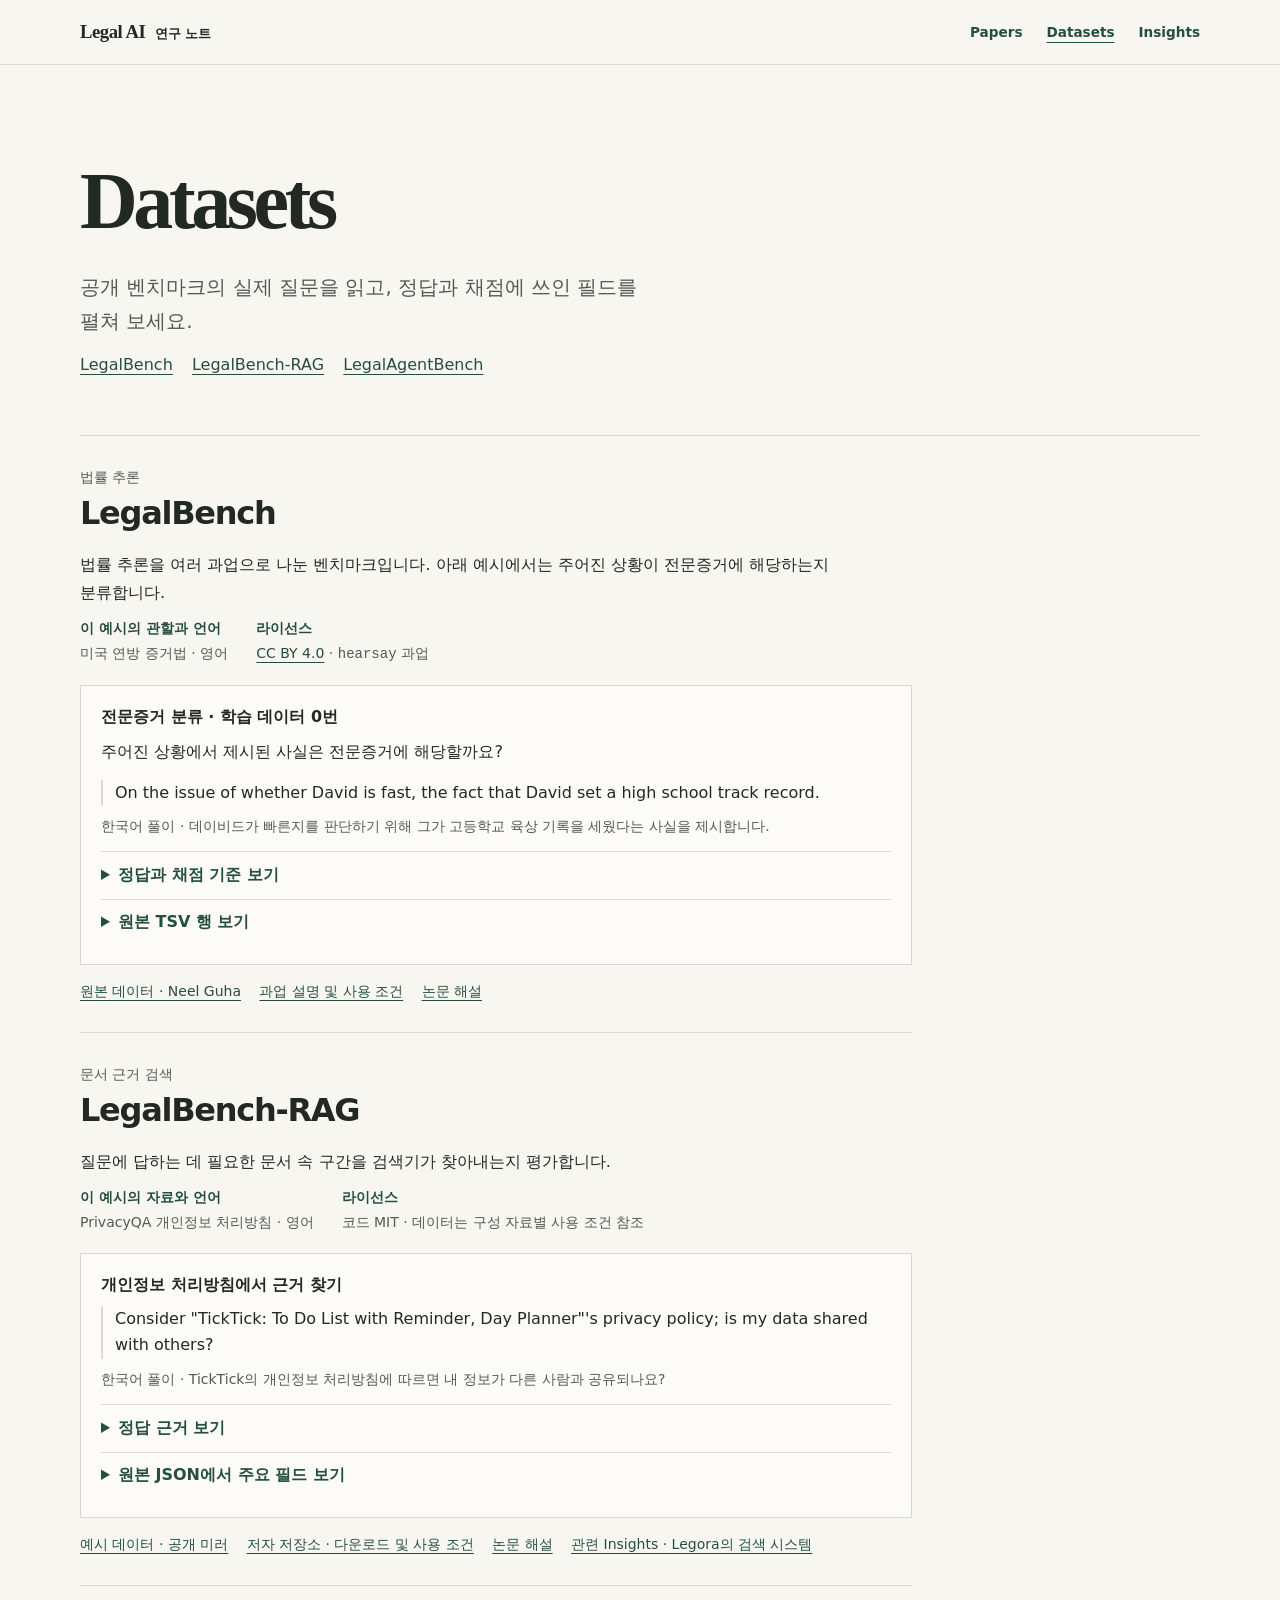
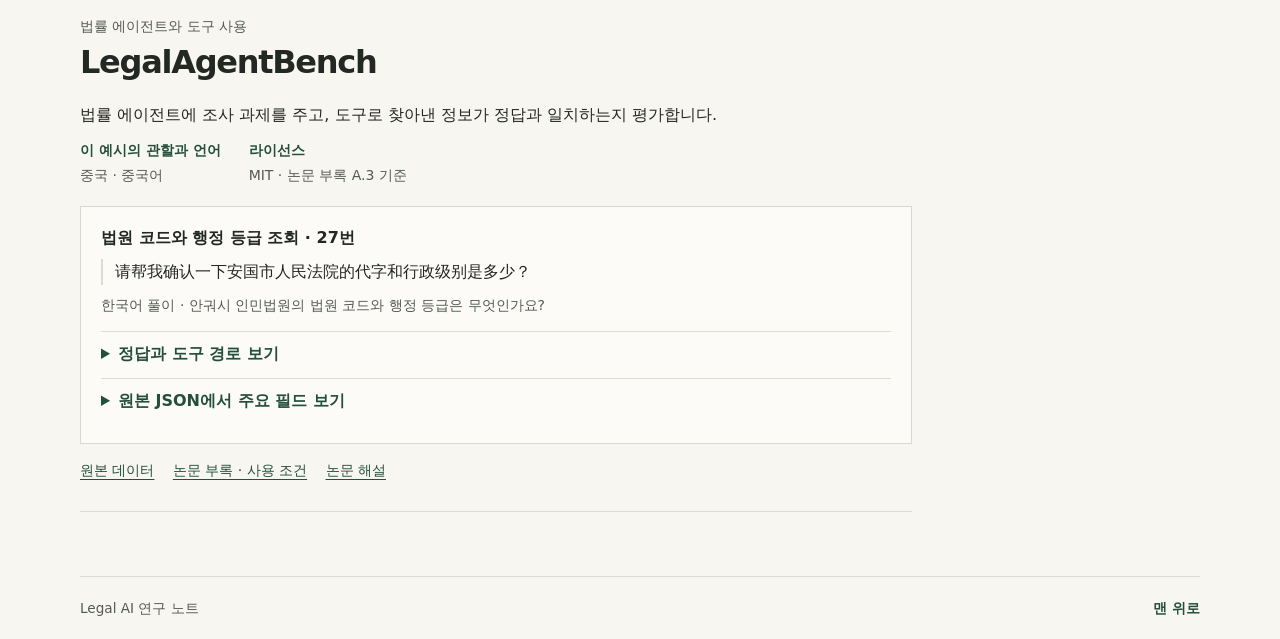
==== datasets/index.html @ 83a96698 "Organize Legal AI notes into Papers, Datasets, and Insights" ====
<!doctype html>
<html lang="ko">
  <head>
    <meta charset="utf-8">
    <meta name="viewport" content="width=device-width, initial-scale=1">
    <meta name="description" content="LegalBench, LegalBench-RAG, LegalAgentBench의 실제 공개 예시와 정답을 살펴봅니다.">
    <meta name="theme-color" content="#f8f6f1">
    <title>Datasets | Legal AI 연구 노트</title>
    <link rel="stylesheet" href="../styles.css?v=20261119-hub">
  </head>
  <body id="top">
    <a class="skip-link" href="#main">본문으로 건너뛰기</a>
    <header class="site-header">
      <div class="shell header-inner">
        <a class="site-name" href="../" aria-label="Legal AI 연구 노트 홈">Legal AI <span>연구 노트</span></a>
        <nav class="header-nav" aria-label="사이트 메뉴">
          <a class="header-link" href="../papers/" lang="en">Papers</a>
          <a class="header-link" href="./" aria-current="page" lang="en">Datasets</a>
          <a class="header-link" href="../insights/" lang="en">Insights</a>
        </nav>
      </div>
    </header>

    <main class="shell" id="main">
      <header class="hub-intro section-intro">
        <h1 lang="en">Datasets</h1>
        <p class="dek">공개 벤치마크의 실제 질문을 읽고, 정답과 채점에 쓰인 필드를 펼쳐 보세요.</p>
        <nav class="dataset-jump" aria-label="데이터셋 바로가기" lang="en">
          <a href="#legalbench">LegalBench</a>
          <a href="#legalbench-rag">LegalBench-RAG</a>
          <a href="#legalagentbench">LegalAgentBench</a>
        </nav>
      </header>

      <div class="catalog feature-list">
        <article class="feature-entry" id="legalbench">
          <header>
            <p class="catalog-meta">법률 추론</p>
            <h2 lang="en">LegalBench</h2>
          </header>
          <p>법률 추론을 여러 과업으로 나눈 벤치마크입니다. 아래 예시에서는 주어진 상황이 전문증거에 해당하는지 분류합니다.</p>
          <dl class="dataset-meta">
            <div><dt>이 예시의 관할과 언어</dt><dd>미국 연방 증거법 · 영어</dd></div>
            <div><dt>라이선스</dt><dd><a href="https://creativecommons.org/licenses/by/4.0/">CC BY 4.0</a> · <code>hearsay</code> 과업</dd></div>
          </dl>
          <section class="sample" aria-labelledby="hearsay-example">
            <h3 id="hearsay-example">전문증거 분류 · 학습 데이터 0번</h3>
            <p>주어진 상황에서 제시된 사실은 전문증거에 해당할까요?</p>
            <blockquote lang="en" cite="https://github.com/HazyResearch/legalbench/blob/b46bf4ffae90524b2b72aaa30e7745fe9db64481/tasks/hearsay/train.tsv#L2">On the issue of whether David is fast, the fact that David set a high school track record.</blockquote>
            <p class="sample-translation">한국어 풀이 · 데이비드가 빠른지를 판단하기 위해 그가 고등학교 육상 기록을 세웠다는 사실을 제시합니다.</p>
            <details>
              <summary>정답과 채점 기준 보기</summary>
              <p><strong lang="en">No</strong> · 기록을 세운 행위 자체는 무언가를 주장하는 진술이 아닙니다. 이 과업은 전문증거의 예외는 고려하지 않습니다.</p>
            </details>
            <details>
              <summary>원본 TSV 행 보기</summary>
              <pre><code lang="en">index	answer	text	slice
0	No	On the issue of whether David is fast, the fact that David set a high school track record.	Non-assertive conduct</code></pre>
            </details>
          </section>
          <ul class="entry-links">
            <li><a href="https://github.com/HazyResearch/legalbench/blob/b46bf4ffae90524b2b72aaa30e7745fe9db64481/tasks/hearsay/train.tsv#L2">원본 데이터 · Neel Guha</a></li>
            <li><a href="https://github.com/HazyResearch/legalbench/tree/b46bf4ffae90524b2b72aaa30e7745fe9db64481/tasks/hearsay">과업 설명 및 사용 조건</a></li>
            <li><a href="../legalbench/">논문 해설</a></li>
          </ul>
        </article>

        <article class="feature-entry" id="legalbench-rag">
          <header>
            <p class="catalog-meta">문서 근거 검색</p>
            <h2 lang="en">LegalBench-RAG</h2>
          </header>
          <p>질문에 답하는 데 필요한 문서 속 구간을 검색기가 찾아내는지 평가합니다.</p>
          <dl class="dataset-meta">
            <div><dt>이 예시의 자료와 언어</dt><dd>PrivacyQA 개인정보 처리방침 · 영어</dd></div>
            <div><dt>라이선스</dt><dd>코드 MIT · 데이터는 구성 자료별 사용 조건 참조</dd></div>
          </dl>
          <section class="sample" aria-labelledby="retrieval-example">
            <h3 id="retrieval-example">개인정보 처리방침에서 근거 찾기</h3>
            <blockquote lang="en" cite="https://huggingface.co/datasets/awinml/legalbench-rag/blob/2dee6dd4629a83cdbefc561621c09cd2b0b61157/benchmarks/privacy_qa.json#L2819">Consider "TickTick: To Do List with Reminder, Day Planner"'s privacy policy; is my data shared with others?</blockquote>
            <p class="sample-translation">한국어 풀이 · TickTick의 개인정보 처리방침에 따르면 내 정보가 다른 사람과 공유되나요?</p>
            <details>
              <summary>정답 근거 보기</summary>
              <p><strong>근거 구간 <code>[1006, 1116]</code></strong> · 처리방침의 해당 구간은 정보가 다른 사람과 공유되지 않고, 아래에 설명된 목적으로만 내부에서 사용된다고 밝힙니다.</p>
              <p>채점에는 이 문서의 0부터 센 문자 위치가 쓰입니다. 시작 위치 1006은 포함하고 끝 위치 1116은 제외합니다.</p>
            </details>
            <details>
              <summary>원본 JSON에서 주요 필드 보기</summary>
              <pre><code lang="en">{
  "query": "Consider \"TickTick: To Do List with Reminder, Day Planner\"'s privacy policy; is my data shared with others?",
  "snippets": [
    {
      "file_path": "privacy_qa/TickTick: To Do List with Reminder, Day Planner.txt",
      "span": [1006, 1116]
    }
  ]
}</code></pre>
            </details>
          </section>
          <ul class="entry-links">
            <li><a href="https://huggingface.co/datasets/awinml/legalbench-rag/blob/2dee6dd4629a83cdbefc561621c09cd2b0b61157/benchmarks/privacy_qa.json#L2819">예시 데이터 · 공개 미러</a></li>
            <li><a href="https://github.com/zeroentropy-ai/legalbenchrag#usage">저자 저장소 · 다운로드 및 사용 조건</a></li>
            <li><a href="../legalbench-rag/">논문 해설</a></li>
            <li><a href="../insights/#legora">관련 Insights · Legora의 검색 시스템</a></li>
          </ul>
        </article>

        <article class="feature-entry" id="legalagentbench">
          <header>
            <p class="catalog-meta">법률 에이전트와 도구 사용</p>
            <h2 lang="en">LegalAgentBench</h2>
          </header>
          <p>법률 에이전트에 조사 과제를 주고, 도구로 찾아낸 정보가 정답과 일치하는지 평가합니다.</p>
          <dl class="dataset-meta">
            <div><dt>이 예시의 관할과 언어</dt><dd>중국 · 중국어</dd></div>
            <div><dt>라이선스</dt><dd>MIT · 논문 부록 A.3 기준</dd></div>
          </dl>
          <section class="sample" aria-labelledby="agent-example">
            <h3 id="agent-example">법원 코드와 행정 등급 조회 · 27번</h3>
            <blockquote lang="zh-Hans" cite="https://github.com/CSHaitao/LegalAgentBench/blob/ec14d8ab1fc439bfd99cbefba08d8e27dafca534/data/dataset.json#L320-L331">请帮我确认一下安国市人民法院的代字和行政级别是多少？</blockquote>
            <p class="sample-translation">한국어 풀이 · 안궈시 인민법원의 법원 코드와 행정 등급은 무엇인가요?</p>
            <details>
              <summary>정답과 도구 경로 보기</summary>
              <p><strong><span lang="zh-Hans">冀0683</span> · 구·현급</strong> · 원본의 채점 키는 <span lang="zh-Hans">冀0683</span>과 <span lang="zh-Hans">区县级</span>이고, 예시 도구 경로는 <code>get_court_code</code>입니다.</p>
            </details>
            <details>
              <summary>원본 JSON에서 주요 필드 보기</summary>
              <pre><code>{
  "id": 27,
  "question": "<span lang="zh-Hans">请帮我确认一下安国市人民法院的代字和行政级别是多少？</span>",
  "answer": "<span lang="zh-Hans">安国市人民法院的法院代字是冀0683，行政级别是区县级。</span>",
  "key": ["<span lang="zh-Hans">冀0683</span>", "<span lang="zh-Hans">区县级</span>"],
  "key_middle": [],
  "way": "get_court_code"
}</code></pre>
            </details>
          </section>
          <ul class="entry-links">
            <li><a href="https://github.com/CSHaitao/LegalAgentBench/blob/ec14d8ab1fc439bfd99cbefba08d8e27dafca534/data/dataset.json#L320-L331">원본 데이터</a></li>
            <li><a href="https://aclanthology.org/2025.acl-long.116.pdf#page=11">논문 부록 · 사용 조건</a></li>
            <li><a href="../legalagentbench/">논문 해설</a></li>
          </ul>
        </article>
      </div>
    </main>

    <footer class="site-footer shell">
      <span>Legal AI 연구 노트</span>
      <a href="#top">맨 위로</a>
    </footer>
  </body>
</html>
---- styles.css ----
:root {
  color-scheme: light;
  --paper: #f8f6f1;
  --ink: #222823;
  --muted: #525b53;
  --line: #dedbd0;
  --green: #254f3d;
  --wash: #eeefe8;
  font-family: "Pretendard", "Apple SD Gothic Neo", "Noto Sans KR", "Malgun Gothic", system-ui, sans-serif;
  background: var(--paper);
  color: var(--ink);
}

*, *::before, *::after { box-sizing: border-box; }

body { margin: 0; }

a {
  color: var(--green);
  text-decoration-thickness: 1px;
  text-underline-offset: .25em;
}

a:hover { text-decoration-thickness: 2px; }

a:focus-visible {
  outline: 2px solid var(--green);
  outline-offset: 4px;
}

.shell {
  width: min(100% - 3.5rem, 70rem);
  margin-inline: auto;
}

.skip-link {
  position: absolute;
  top: .5rem;
  left: .5rem;
  z-index: 1;
  transform: translateY(-150%);
  padding: .7rem 1rem;
  background: var(--paper);
}

.skip-link:focus { transform: none; }

.site-header { border-bottom: 1px solid var(--line); }

.header-inner, .site-footer {
  display: flex;
  align-items: center;
  justify-content: space-between;
  gap: 1rem;
  min-height: 4rem;
}

.site-name {
  color: var(--ink);
  font: 700 1.17rem/1 Georgia, serif;
  letter-spacing: -.025em;
  text-decoration: none;
}

.site-name span {
  margin-inline-start: .36rem;
  font: 650 .84rem/1 system-ui, sans-serif;
  letter-spacing: -.025em;
}

.header-link, .site-footer a {
  font-size: .85rem;
  font-weight: 650;
  text-decoration: none;
}

.header-link:hover, .site-footer a:hover { text-decoration: underline; }

.header-nav {
  display: flex;
  justify-content: flex-end;
  flex-wrap: wrap;
  gap: .35rem clamp(.75rem, 2vw, 1.5rem);
}

.article-header {
  padding-block: clamp(3rem, 7.2vw, 6.3rem) clamp(1.75rem, 4vw, 2.9rem);
  border-bottom: 1px solid var(--line);
}

.series {
  margin: 0 0 1.2rem;
  color: var(--green);
  font-size: .83rem;
  font-weight: 730;
}

.series span { margin-inline: .3rem; color: var(--muted); }

h1, .article-body h2 {
  font-family: "Nanum Myeongjo", "Noto Serif CJK KR", "AppleMyungjo", Georgia, "Batang", serif;
  word-break: keep-all;
  overflow-wrap: break-word;
}

h1 {
  max-width: 59rem;
  margin: 0;
  font-size: clamp(2.55rem, 6.25vw, 5.2rem);
  line-height: 1.17;
  letter-spacing: -.075em;
}

.dek {
  max-width: 38rem;
  margin: 1.35rem 0 1.85rem;
  color: var(--muted);
  font-size: clamp(1rem, 2vw, 1.25rem);
  line-height: 1.7;
  word-break: keep-all;
  overflow-wrap: break-word;
}

.paper-meta {
  display: flex;
  align-items: baseline;
  flex-wrap: wrap;
  gap: .5rem 1.1rem;
  color: var(--muted);
  font-size: .8rem;
  line-height: 1.5;
}

.paper-meta cite { color: var(--ink); font: italic 1.07rem/1.35 Georgia, serif; }

.article-layout {
  display: grid;
  grid-template-columns: 13rem minmax(0, 44rem);
  gap: clamp(2rem, 5vw, 5rem);
  padding-block: clamp(2rem, 4.5vw, 3.75rem) 4.3rem;
}

.toc {
  position: sticky;
  top: 2rem;
  align-self: start;
  padding-inline-start: 1rem;
  border-inline-start: 1px solid var(--line);
}

.toc h2 {
  margin: 0 0 .85rem;
  color: var(--green);
  font-size: .82rem;
  font-weight: 750;
}

.toc ol { margin: 0; padding: 0; list-style: none; }
.toc li + li { margin-top: .6rem; }

.toc a {
  color: var(--muted);
  font-size: .85rem;
  line-height: 1.5;
  text-decoration: none;
}

.toc a:hover { color: var(--green); text-decoration: underline; }

.article-body {
  min-width: 0;
  font-size: clamp(1rem, 1.6vw, 1.12rem);
  line-height: 1.91;
  letter-spacing: -.018em;
  word-break: keep-all;
  overflow-wrap: break-word;
}

.article-body p { margin: 0 0 1.15em; }
.opening { font-size: 1.08em; }

.article-body section {
  margin-top: 2.85rem;
  scroll-margin-top: 1.5rem;
}

.article-body h2 {
  margin: 0 0 .9rem;
  font-size: clamp(1.53rem, 3.3vw, 2.05rem);
  line-height: 1.42;
  letter-spacing: -.055em;
}

.source { font-size: .79em; }

.exam-table {
  width: 100%;
  margin: 1.65rem 0;
  border-collapse: collapse;
  text-align: left;
  font-size: .87em;
  line-height: 1.6;
}

.exam-table caption {
  padding-bottom: .6rem;
  color: var(--green);
  font-weight: 720;
  text-align: left;
}

.exam-table th, .exam-table td {
  padding: .7rem .65rem;
  border-bottom: 1px solid var(--line);
}

.exam-table thead { background: var(--wash); }
.exam-table th:first-child { min-width: 5.25rem; }
.exam-table :is(th, td):nth-child(3),
.results-table :is(th, td):nth-child(2) { text-align: right; white-space: nowrap; }
.exam-table th span { display: block; color: var(--muted); font-size: .83em; font-weight: 500; }

.score-figure {
  margin: 1.6rem 0;
  padding: 1.15rem clamp(1rem, 3vw, 1.45rem);
  background: var(--wash);
  border-top: 2px solid var(--green);
}

.score-heading {
  display: flex;
  justify-content: space-between;
  align-items: baseline;
  gap: .85rem;
  margin: 0 0 1rem;
}

.score-heading h3 { margin: 0; font-size: .95rem; }
.score-heading > span, figcaption { color: var(--muted); font-size: .77rem; }

.score-bars { margin: 0; padding: 0; list-style: none; }

.score-row {
  display: grid;
  grid-template-columns: clamp(5.45rem, 15vw, 7rem) minmax(0, 1fr) 3rem;
  align-items: center;
  gap: .65rem;
  font-size: .84rem;
}

.score-row + .score-row { margin-top: .65rem; }
.score-row strong { text-align: right; font-variant-numeric: tabular-nums; }
.unit { margin-left: .13em; font-size: .8em; }
.bar-track { height: .6rem; background: #dedfd6; }
.bar-fill { display: block; height: 100%; }
.gpt-4 { width: 74.25%; background: var(--green); }
.early-chatgpt { width: 53.25%; background: #758277; }
figcaption { margin-top: 1rem; }

.paper-figure {
  --bar-pass: #35634d;
  --bar-partial: #d6c796;
  --bar-error: #8c403a;
}

.paper-figure h3 {
  margin: 0 0 1rem;
  font-size: 1rem;
  line-height: 1.45;
}

.flow-steps {
  display: grid;
  grid-template-columns: repeat(3, minmax(0, 1fr));
  gap: 1.2rem;
  margin: 0;
  padding: 0;
  list-style: none;
}

.flow-steps li {
  position: relative;
  padding: .75rem;
  border: 1px solid #d1d6ca;
  background: #f9faf5;
  font-size: .8rem;
  line-height: 1.55;
}

.flow-steps li + li::before {
  position: absolute;
  top: calc(50% - .23rem);
  left: -.88rem;
  width: .44rem;
  height: .44rem;
  border-top: 1.5px solid var(--green);
  border-right: 1.5px solid var(--green);
  transform: rotate(45deg);
  content: "";
}

.flow-steps .flow-focus { border-color: var(--green); background: #e2ede3; }
.flow-steps strong, .flow-steps span { display: block; }
.flow-steps small { display: block; color: var(--green); font-size: .78em; }
.flow-steps span { margin-top: .4rem; color: var(--muted); }

.chart-legend,
.response-chart {
  margin: 0;
  padding: 0;
  list-style: none;
}

.chart-legend {
  display: flex;
  flex-wrap: wrap;
  gap: .3rem 1rem;
  margin-bottom: .65rem;
  font-size: .77rem;
}

.chart-legend li { display: flex; align-items: center; gap: .35rem; }
.chart-legend span { width: .68rem; height: .68rem; }
.bar-pass { background: var(--bar-pass); color: #fff; }
.bar-partial { background: var(--bar-partial); color: var(--ink); }
.bar-error { background: var(--bar-error); color: #fff; }

.response-chart li {
  display: grid;
  grid-template-columns: minmax(0, 2fr) minmax(0, 1fr);
  align-items: center;
  gap: .3rem 1rem;
  padding-block: .55rem;
  border-top: 1px solid #d1d6ca;
  font-size: .84rem;
  line-height: 1.45;
}

.response-chart li > strong { grid-column: 1 / -1; }
.single-chart li { grid-template-columns: minmax(0, 10rem) minmax(0, 1fr); }
.single-chart li > strong { grid-column: auto; }
.bar-label { display: block; margin-bottom: .2rem; color: var(--muted); font-size: .7rem; }

.stack-bar, .rate-track {
  display: flex;
  height: 1.5rem;
  font-size: .7rem;
  font-weight: 700;
  font-variant-numeric: tabular-nums;
}

.stack-bar span {
  display: grid;
  flex: var(--part) 1 0;
  min-width: 0;
  place-items: center;
}

.rate-track { position: relative; background: #dedfd6; }
.rate-track span { width: var(--rate); background: var(--bar-error); }
.rate-track b { position: absolute; align-self: center; right: .45rem; }

@media (max-width: 34rem) {
  .flow-steps, .response-chart li { grid-template-columns: 1fr; }
  .flow-steps li + li::before {
    inset: -.9rem auto auto calc(50% - .22rem);
    transform: rotate(135deg);
  }
  .conditional-bar { margin-top: .17rem; }
}

.references { padding-top: 1.7rem; border-top: 1px solid var(--line); }
.references ol { margin: 0; padding-inline-start: 1.2rem; font-size: .84em; line-height: 1.7; }
.references li + li { margin-top: .6rem; }

.series-index { padding-top: 1.7rem; border-top: 1px solid var(--line); }
.series-index ol { margin: 0; padding-inline-start: 1.2rem; }
.series-index li + li { margin-top: .5rem; }
.series-index [aria-current="page"] { color: var(--ink); }

.article-pager {
  display: grid;
  grid-template-columns: repeat(2, minmax(0, 1fr));
  gap: 1rem;
  margin-top: 2.5rem;
  padding-block: 1.1rem;
  border-block: 1px solid var(--line);
  font-size: .91em;
  line-height: 1.5;
}

.article-pager a { display: block; }
.article-pager a + a { text-align: right; }
.article-pager span { display: block; margin-bottom: .4rem; color: var(--muted); font-size: .8em; }
.results-table td { font-variant-numeric: tabular-nums; }

.site-footer {
  border-top: 1px solid var(--line);
  color: var(--muted);
  font-size: .85rem;
}

@media (max-width: 46rem) {
  .shell { width: calc(100% - 2.25rem); }
  .desktop-break { display: none; }
  .article-layout { display: block; }
  .toc { position: static; margin-bottom: 2rem; }
  .toc a { display: inline-block; padding-block: .15rem; }
  .toc li + li { margin-top: .25rem; }
  .paper-meta cite { flex-basis: 100%; }
}

.header-link[aria-current] {
  text-decoration: underline;
  text-underline-offset: .38em;
}

.hub-intro {
  padding-block: clamp(3rem, 7vw, 6.4rem) clamp(2rem, 5vw, 3.5rem);
}

.hub-intro .dek { max-width: 35rem; margin-bottom: 0; }
.section-intro { border-bottom: 1px solid var(--line); }
.section-intro h1 { letter-spacing: -.055em; }

.hub-grid {
  display: grid;
  grid-template-columns: repeat(3, minmax(0, 1fr));
  gap: clamp(.85rem, 2.2vw, 1.55rem);
}

.hub-card {
  display: flex;
  flex-direction: column;
  min-width: 0;
  padding: clamp(1.2rem, 3vw, 1.75rem);
  border: 1px solid var(--line);
  border-top: 2px solid var(--green);
  background: #fcfbf7;
}

.hub-card-featured { background: var(--wash); }

.hub-card h2 {
  margin: 0;
  font: 700 clamp(1.65rem, 3vw, 2.35rem)/1.2 Georgia, serif;
  letter-spacing: -.04em;
}

.hub-card h2 a { color: var(--ink); text-decoration: none; }
.hub-card h2 a:hover { text-decoration: underline; }

.hub-card p {
  margin: .8rem 0 1.35rem;
  color: var(--muted);
  line-height: 1.65;
  word-break: keep-all;
  overflow-wrap: anywhere;
}

.hub-feature {
  display: grid;
  gap: .5rem;
  margin-top: auto;
  padding-top: 1rem;
  border-top: 1px solid var(--line);
  line-height: 1.55;
}

.hub-feature span,
.catalog-meta { color: var(--muted); font-size: .875rem; line-height: 1.5; }
.hub-feature a { width: fit-content; font-weight: 650; }

.reading-path {
  margin-block: clamp(2.5rem, 6vw, 4.5rem);
  padding-block: 1.25rem .25rem;
  border-top: 1px solid var(--line);
}

.reading-path h2 { margin: 0 0 1rem; font-size: clamp(1.2rem, 3vw, 1.5rem); }
.reading-path ol { display: flex; flex-wrap: wrap; gap: .7rem 2.55rem; padding-inline-start: 1.4rem; }
.reading-path li { padding-inline-start: .15rem; line-height: 1.5; }
.reading-path li::marker { color: var(--green); font-weight: 700; }

.catalog { max-width: 52rem; padding-block: 2rem 4rem; }
.catalog > h2 { margin: 0 0 1.25rem; font-size: 1.4rem; }

.catalog-list {
  display: grid;
  gap: 0;
  margin: 0;
  padding-inline-start: 1.7rem;
}

.catalog-list li { padding: 1.15rem .4rem 1.25rem; border-top: 1px solid var(--line); }
.catalog-list li::marker { color: var(--green); font-weight: 700; font-variant-numeric: tabular-nums; }
.catalog-list h3 { margin: .4rem 0 .45rem; font-size: clamp(1.125rem, 2.6vw, 1.4rem); line-height: 1.45; }
.catalog-list p { margin: 0; color: var(--muted); line-height: 1.6; }

.feature-list { padding-top: 0; }
.feature-entry { padding-block: 1.9rem; border-bottom: 1px solid var(--line); scroll-margin-top: 1rem; }
.feature-entry header { margin-bottom: 1rem; }
.feature-entry h2 { margin: .25rem 0 0; font-size: clamp(1.45rem, 3.2vw, 2rem); line-height: 1.35; letter-spacing: -.04em; }

.feature-entry p,
.catalog-list p,
.catalog-list h3,
.reading-path h2 {
  word-break: keep-all;
  overflow-wrap: anywhere;
}

.feature-entry p { margin: 0 0 .85rem; line-height: 1.75; }
.feature-entry .catalog-meta { margin: 0; line-height: 1.5; }

.entry-links {
  display: flex;
  flex-wrap: wrap;
  gap: .6rem 1.15rem;
  margin: 1rem 0 0;
  padding: 0;
  list-style: none;
  font-size: .875rem;
  line-height: 1.5;
}

.dataset-jump {
  display: flex;
  flex-wrap: wrap;
  gap: .6rem 1.2rem;
  margin-top: 1.1rem;
  padding-bottom: .3rem;
}

.dataset-meta {
  display: flex;
  flex-wrap: wrap;
  gap: .75rem 1.75rem;
  margin: 0 0 1.2rem;
}

.dataset-meta > div { min-width: 0; }
.dataset-meta dt { color: var(--green); font-size: .875rem; font-weight: 700; }
.dataset-meta dd { margin: .3rem 0 0; color: var(--muted); font-size: .875rem; line-height: 1.55; overflow-wrap: anywhere; }

.sample {
  margin-block: .75rem;
  padding: clamp(.85rem, 2.5vw, 1.25rem);
  border: 1px solid #d5d9ce;
  background: #fcfbf7;
}

.sample h3 { margin: 0 0 .6rem; font-size: 1rem; line-height: 1.4; }
.sample blockquote { margin: .55rem 0; padding-left: .75rem; border-left: 2px solid var(--line); line-height: 1.65; }
.sample .sample-translation { color: var(--muted); font-size: .875rem; line-height: 1.65; }

.sample details { border-top: 1px solid var(--line); }
.sample summary { width: fit-content; padding-block: .65rem; color: var(--green); font-weight: 650; cursor: pointer; line-height: 1.45; }
.sample summary:hover { text-decoration: underline; text-underline-offset: .25em; }
.sample summary:focus-visible { outline: 2px solid var(--green); outline-offset: 2px; }
.sample details + details { margin-top: .15rem; }
.sample details > p { margin-bottom: .5rem; }
.sample code { font-size: .9em; overflow-wrap: anywhere; }

.sample pre {
  margin: 0 0 .35rem;
  padding: .8rem;
  background: var(--wash);
  line-height: 1.6;
  white-space: pre-wrap;
  overflow-wrap: anywhere;
}

.article-related { margin-top: 2.25rem; padding: .9rem 1.15rem; background: var(--wash); }
.article-related p { margin: 0; }

@media (max-width: 46rem) {
  .hub-grid { grid-template-columns: 1fr; }
  .hub-card p { margin-bottom: 1rem; }
  .reading-path ol { flex-direction: column; }
}

@media (max-width: 24rem) {
  .header-inner { flex-wrap: wrap; gap: .7rem; padding-block: .9rem; }
  .header-nav { justify-content: flex-start; }
}
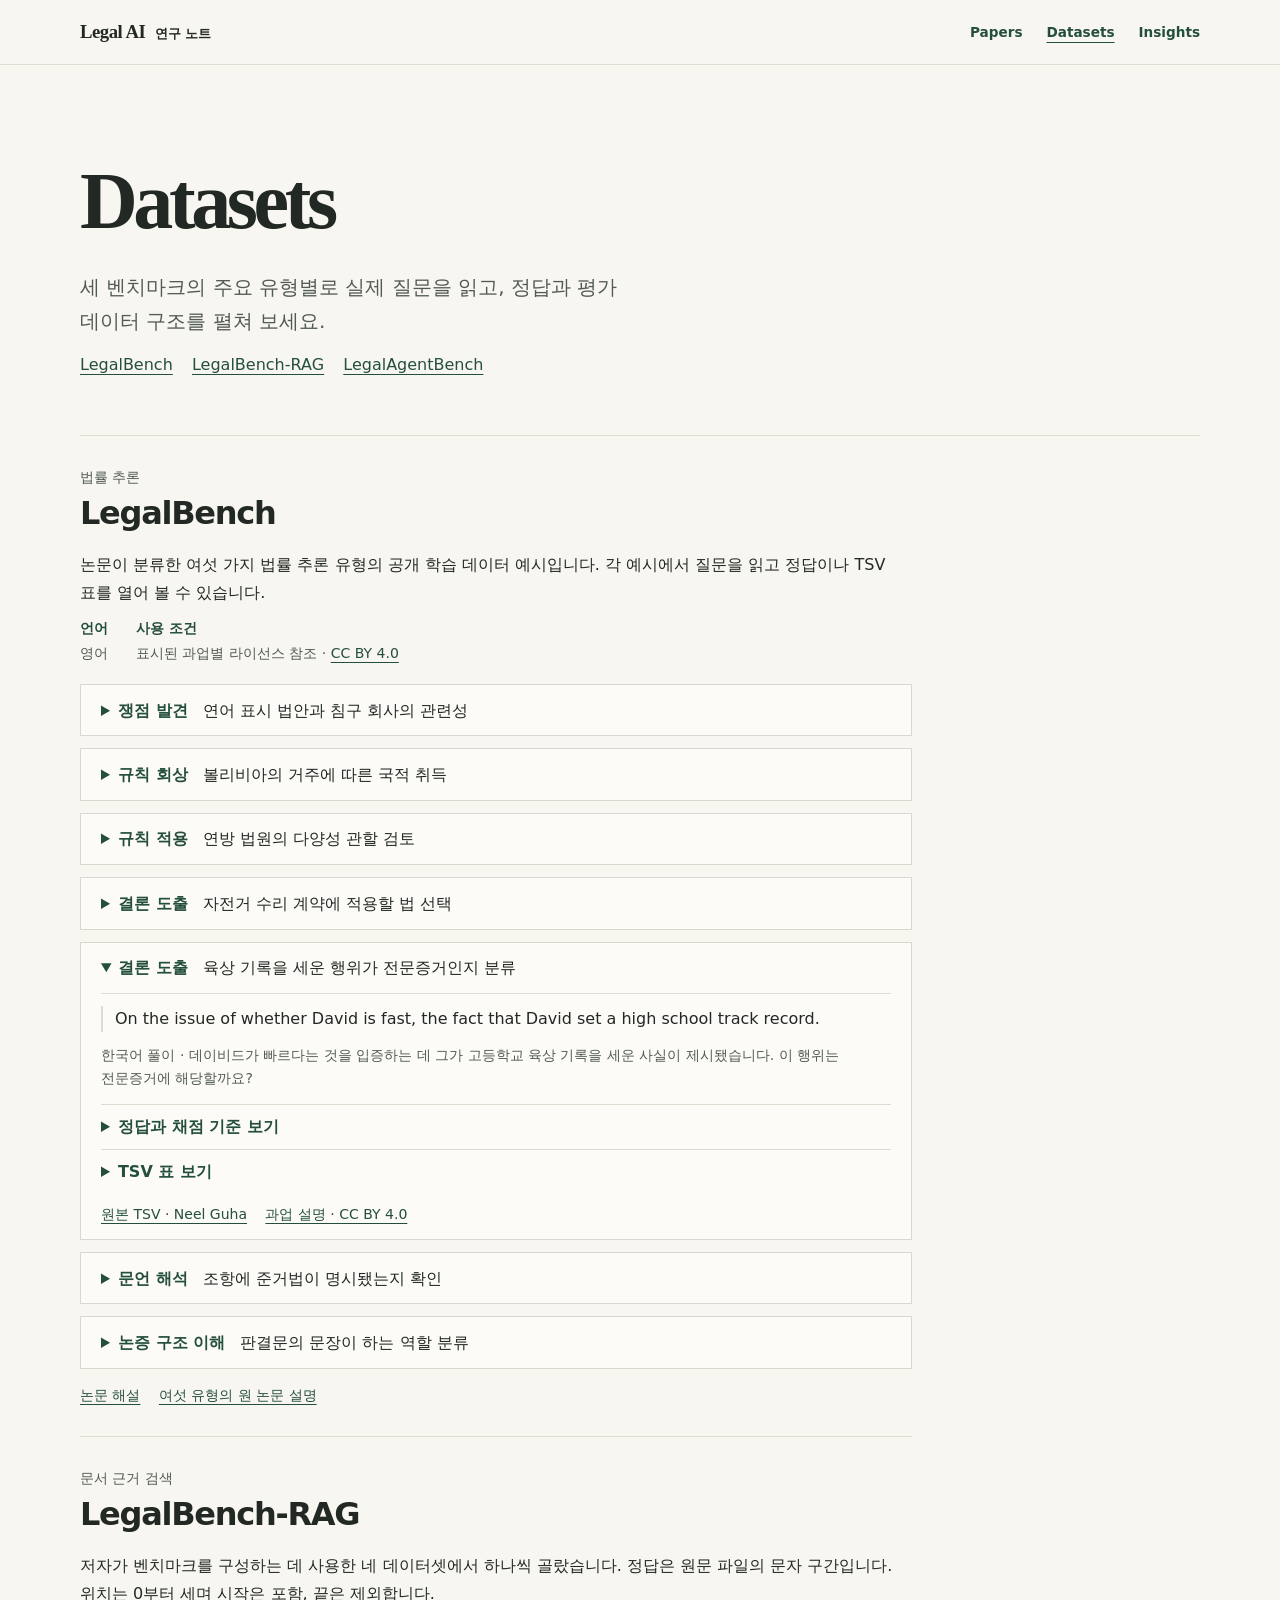
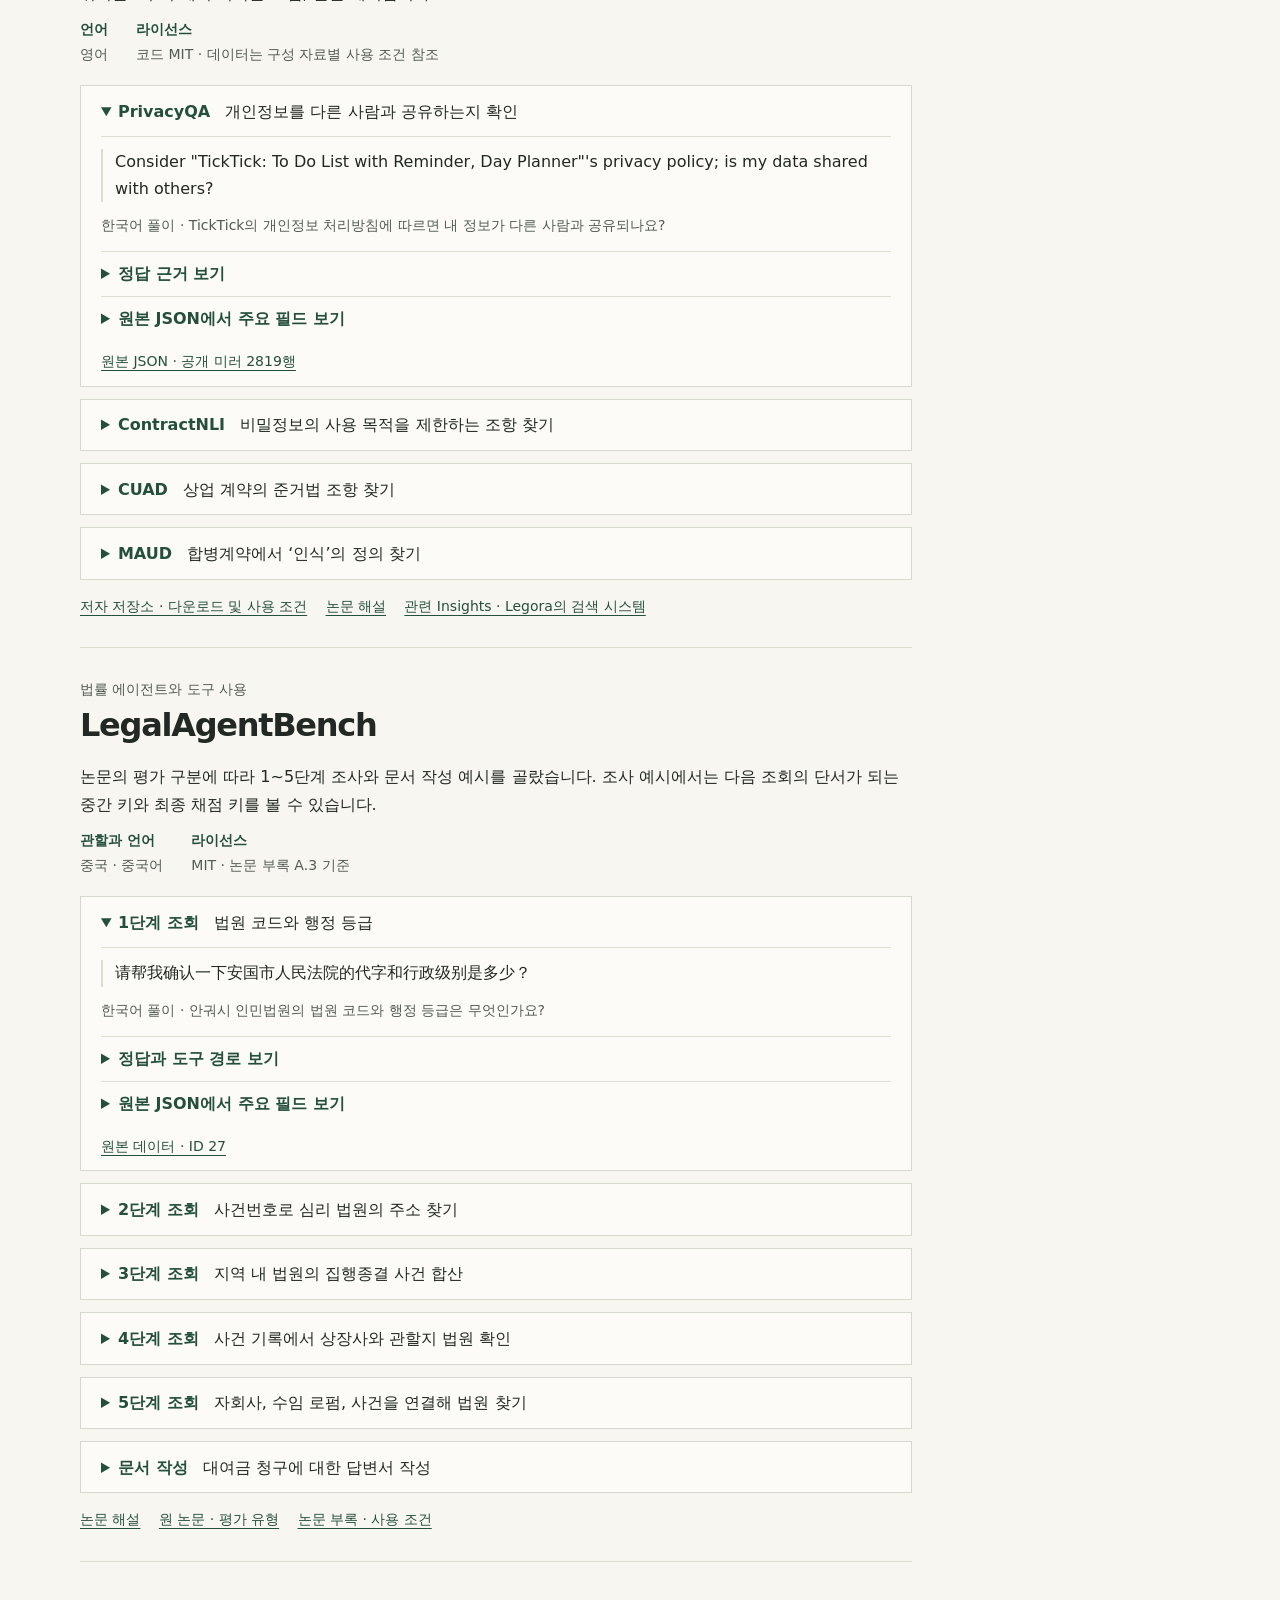
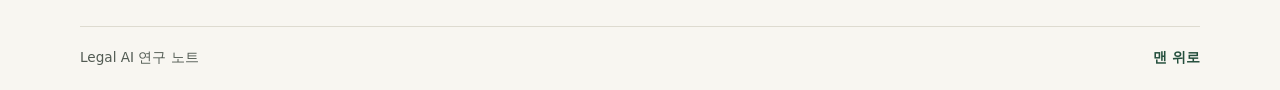
==== commit 804e1f43: "Expand benchmark examples and render TSV records as tables" ====
--- a/datasets/index.html
+++ b/datasets/index.html
@@ -6,7 +6,7 @@
     <meta name="description" content="LegalBench, LegalBench-RAG, LegalAgentBench의 실제 공개 예시와 정답을 살펴봅니다.">
     <meta name="theme-color" content="#f8f6f1">
     <title>Datasets | Legal AI 연구 노트</title>
-    <link rel="stylesheet" href="../styles.css?v=20261119-hub">
+    <link rel="stylesheet" href="../styles.css?v=20261120-datasets">
   </head>
   <body id="top">
     <a class="skip-link" href="#main">본문으로 건너뛰기</a>
@@ -24,7 +24,7 @@
     <main class="shell" id="main">
       <header class="hub-intro section-intro">
         <h1 lang="en">Datasets</h1>
-        <p class="dek">공개 벤치마크의 실제 질문을 읽고, 정답과 채점에 쓰인 필드를 펼쳐 보세요.</p>
+        <p class="dek">세 벤치마크의 주요 유형별로 실제 질문을 읽고, 정답과 평가 데이터 구조를 펼쳐 보세요.</p>
         <nav class="dataset-jump" aria-label="데이터셋 바로가기" lang="en">
           <a href="#legalbench">LegalBench</a>
           <a href="#legalbench-rag">LegalBench-RAG</a>
@@ -38,107 +38,388 @@
             <p class="catalog-meta">법률 추론</p>
             <h2 lang="en">LegalBench</h2>
           </header>
-          <p>법률 추론을 여러 과업으로 나눈 벤치마크입니다. 아래 예시에서는 주어진 상황이 전문증거에 해당하는지 분류합니다.</p>
+          <p>논문이 분류한 여섯 가지 법률 추론 유형의 공개 학습 데이터 예시입니다. 각 예시에서 질문을 읽고 정답이나 TSV 표를 열어 볼 수 있습니다.</p>
           <dl class="dataset-meta">
-            <div><dt>이 예시의 관할과 언어</dt><dd>미국 연방 증거법 · 영어</dd></div>
-            <div><dt>라이선스</dt><dd><a href="https://creativecommons.org/licenses/by/4.0/">CC BY 4.0</a> · <code>hearsay</code> 과업</dd></div>
+            <div><dt>언어</dt><dd>영어</dd></div>
+            <div><dt>사용 조건</dt><dd>표시된 과업별 라이선스 참조 · <a href="https://creativecommons.org/licenses/by/4.0/">CC BY 4.0</a></dd></div>
           </dl>
-          <section class="sample" aria-labelledby="hearsay-example">
-            <h3 id="hearsay-example">전문증거 분류 · 학습 데이터 0번</h3>
-            <p>주어진 상황에서 제시된 사실은 전문증거에 해당할까요?</p>
+          <details class="sample" id="legalbench-corporate_lobbying">
+            <summary><strong>쟁점 발견</strong> <span>연어 표시 법안과 침구 회사의 관련성</span></summary>
+            <blockquote lang="en" cite="https://github.com/HazyResearch/legalbench/blob/b46bf4ffae90524b2b72aaa30e7745fe9db64481/tasks/corporate_lobbying/train.tsv#L72-L76">To amend the market name of genetically altered salmon in the United States, and for other purposes.</blockquote>
+            <p class="sample-translation">한국어 풀이 · 유전자변형 연어의 표시를 다루는 미국 법안입니다. 이 법안이 침구를 제조·판매하는 템퍼씰리에 영향을 미치는지 판단합니다.</p>
+            <details class="sample-details">
+              <summary>정답과 채점 기준 보기</summary>
+              <p>정답 라벨은 No입니다. 주어진 회사 설명과 법안 사이에 관련 쟁점을 발견할 수 있는지 평가합니다. TSV 표의 법안 요약과 회사 설명은 일부만 발췌했습니다.</p>
+            </details>
+            <details class="sample-details">
+              <summary>TSV 표 보기</summary>
+              <table class="sample-table">
+                <caption>corporate_lobbying · TSV 발췌</caption>
+                <thead><tr><th scope="col">필드</th><th scope="col">값</th></tr></thead>
+                <tbody lang="en">
+                  <tr><th scope="row"><code>index</code></th><td>8</td></tr>
+                  <tr><th scope="row"><code>bill_title</code></th><td>To amend the market name of genetically altered salmon in the United States, and for other purposes.</td></tr>
+                  <tr><th scope="row"><code>bill_summary</code></th><td>Genetically Engineered Salmon Labeling Act […]</td></tr>
+                  <tr><th scope="row"><code>company_name</code></th><td>Tempur Sealy International, Inc.</td></tr>
+                  <tr><th scope="row"><code>company_description</code></th><td>We develop, manufacture and market bedding products, which we sell globally. […]</td></tr>
+                  <tr><th scope="row"><code>answer</code></th><td>No</td></tr>
+                </tbody>
+              </table>
+            </details>
+            <ul class="entry-links">
+              <li><a href="https://github.com/HazyResearch/legalbench/blob/b46bf4ffae90524b2b72aaa30e7745fe9db64481/tasks/corporate_lobbying/train.tsv#L72-L76">원본 TSV · John Nay</a></li>
+              <li><a href="https://github.com/HazyResearch/legalbench/blob/b46bf4ffae90524b2b72aaa30e7745fe9db64481/tasks/corporate_lobbying/README.md">과업 설명 · CC BY 4.0</a></li>
+            </ul>
+          </details>
+          <details class="sample" id="legalbench-international_citizenship_questions">
+            <summary><strong>규칙 회상</strong> <span>볼리비아의 거주에 따른 국적 취득</span></summary>
+            <blockquote lang="en" cite="https://github.com/HazyResearch/legalbench/blob/b46bf4ffae90524b2b72aaa30e7745fe9db64481/tasks/international_citizenship_questions/train.tsv#L3">Consider the country of Bolivia. Does the country provide for period of residence in a residence-based acquisition?</blockquote>
+            <p class="sample-translation">한국어 풀이 · 볼리비아는 거주를 근거로 국적을 취득하는 경우에 거주 기간 요건을 두나요?</p>
+            <details class="sample-details">
+              <summary>정답과 채점 기준 보기</summary>
+              <p>데이터셋의 정답은 Yes입니다. 주어진 국가와 국적 취득 유형에 해당하는 규칙을 떠올리는 과제입니다.</p>
+            </details>
+            <details class="sample-details">
+              <summary>TSV 표 보기</summary>
+              <table class="sample-table">
+                <caption>international_citizenship_questions · TSV 원본 행</caption>
+                <thead><tr><th scope="col">필드</th><th scope="col">값</th></tr></thead>
+                <tbody lang="en">
+                  <tr><th scope="row"><code>index</code></th><td>1</td></tr>
+                  <tr><th scope="row"><code>question</code></th><td>Consider the country of Bolivia. Does the country provide for period of residence in a residence-based acquisition?</td></tr>
+                  <tr><th scope="row"><code>answer</code></th><td>Yes</td></tr>
+                </tbody>
+              </table>
+            </details>
+            <ul class="entry-links">
+              <li><a href="https://github.com/HazyResearch/legalbench/blob/b46bf4ffae90524b2b72aaa30e7745fe9db64481/tasks/international_citizenship_questions/train.tsv#L3">원본 TSV · GLOBALCIT Citizenship Law Dataset</a></li>
+              <li><a href="https://github.com/HazyResearch/legalbench/blob/b46bf4ffae90524b2b72aaa30e7745fe9db64481/tasks/international_citizenship_questions/README.md">과업 설명 · CC BY 4.0</a></li>
+            </ul>
+          </details>
+          <details class="sample" id="legalbench-diversity_1">
+            <summary><strong>규칙 적용</strong> <span>연방 법원의 다양성 관할 검토</span></summary>
+            <blockquote lang="en" cite="https://github.com/HazyResearch/legalbench/blob/b46bf4ffae90524b2b72aaa30e7745fe9db64481/tasks/diversity_1/train.tsv#L2">Evelyn is from Hawaii. Charlotte is from Hawaii. Evelyn sues Charlotte for negligence for $20,000.</blockquote>
+            <p class="sample-translation">한국어 풀이 · 두 당사자 모두 하와이 출신입니다. 한쪽이 다른 쪽에 과실을 이유로 2만 달러를 청구합니다. 연방 법원의 다양성 관할이 성립하는지 이유를 설명합니다.</p>
+            <details class="sample-details">
+              <summary>정답과 채점 기준 보기</summary>
+              <p>저자 예시 답안은 두 당사자가 같은 주에 속해 주 시민권의 다양성이 없고, 청구액도 요구되는 기준에 미달한다고 분석한 뒤 관할이 성립하지 않는다고 결론 내립니다.</p>
+            </details>
+            <details class="sample-details">
+              <summary>TSV 표 보기</summary>
+              <table class="sample-table">
+                <caption>diversity_1 · TSV 원본 행</caption>
+                <thead><tr><th scope="col">필드</th><th scope="col">값</th></tr></thead>
+                <tbody lang="en">
+                  <tr><th scope="row"><code>index</code></th><td>0</td></tr>
+                  <tr><th scope="row"><code>text</code></th><td>Evelyn is from Hawaii. Charlotte is from Hawaii. Evelyn sues Charlotte for negligence for $20,000.</td></tr>
+                  <tr><th scope="row"><code>answer</code></th><td>No</td></tr>
+                  <tr><th scope="row"><code>parties_are_diverse</code></th><td>False</td></tr>
+                  <tr><th scope="row"><code>aic_is_met</code></th><td>False</td></tr>
+                </tbody>
+              </table>
+            </details>
+            <ul class="entry-links">
+              <li><a href="https://github.com/HazyResearch/legalbench/blob/b46bf4ffae90524b2b72aaa30e7745fe9db64481/tasks/diversity_1/train.tsv#L2">원본 TSV · Neel Guha</a></li>
+              <li><a href="https://github.com/HazyResearch/legalbench/blob/b46bf4ffae90524b2b72aaa30e7745fe9db64481/tasks/diversity_1/README.md">과업 설명 · CC BY 4.0</a></li>
+              <li><a href="https://github.com/HazyResearch/legalbench/blob/b46bf4ffae90524b2b72aaa30e7745fe9db64481/tasks/diversity_1/application_prompt.txt#L3-L4">저자 프롬프트와 예시 답안</a></li>
+            </ul>
+          </details>
+          <details class="sample" id="legalbench-ucc_v_common_law">
+            <summary><strong>결론 도출</strong> <span>자전거 수리 계약에 적용할 법 선택</span></summary>
+            <blockquote lang="en" cite="https://github.com/HazyResearch/legalbench/blob/b46bf4ffae90524b2b72aaa30e7745fe9db64481/tasks/ucc_v_common_law/train.tsv#L3">Carl and Dana form an agreement for Carl to repair Dana&#x27;s bike for $100. Is this contract governed by the UCC or the common law?</blockquote>
+            <p class="sample-translation">한국어 풀이 · 칼이 데이나의 자전거를 100달러에 수리하기로 했습니다. 미국 통일상법전(UCC)과 보통법 중 어느 쪽이 적용될까요?</p>
+            <details class="sample-details">
+              <summary>정답과 채점 기준 보기</summary>
+              <p>정답 라벨은 Common Law입니다. 예시의 거래 대상은 자전거 자체의 판매가 아니라 수리 서비스입니다.</p>
+            </details>
+            <details class="sample-details">
+              <summary>TSV 표 보기</summary>
+              <table class="sample-table">
+                <caption>ucc_v_common_law · TSV 원본 행</caption>
+                <thead><tr><th scope="col">필드</th><th scope="col">값</th></tr></thead>
+                <tbody lang="en">
+                  <tr><th scope="row"><code>index</code></th><td>1</td></tr>
+                  <tr><th scope="row"><code>contract</code></th><td>Carl and Dana form an agreement for Carl to repair Dana&#x27;s bike for $100. Is this contract governed by the UCC or the common law?</td></tr>
+                  <tr><th scope="row"><code>answer</code></th><td>Common Law</td></tr>
+                </tbody>
+              </table>
+            </details>
+            <ul class="entry-links">
+              <li><a href="https://github.com/HazyResearch/legalbench/blob/b46bf4ffae90524b2b72aaa30e7745fe9db64481/tasks/ucc_v_common_law/train.tsv#L3">원본 TSV · Spencer Williams</a></li>
+              <li><a href="https://github.com/HazyResearch/legalbench/blob/b46bf4ffae90524b2b72aaa30e7745fe9db64481/tasks/ucc_v_common_law/README.md">과업 설명 · CC BY 4.0</a></li>
+            </ul>
+          </details>
+          <details class="sample" id="legalbench-hearsay" open>
+            <summary><strong>결론 도출</strong> <span>육상 기록을 세운 행위가 전문증거인지 분류</span></summary>
             <blockquote lang="en" cite="https://github.com/HazyResearch/legalbench/blob/b46bf4ffae90524b2b72aaa30e7745fe9db64481/tasks/hearsay/train.tsv#L2">On the issue of whether David is fast, the fact that David set a high school track record.</blockquote>
-            <p class="sample-translation">한국어 풀이 · 데이비드가 빠른지를 판단하기 위해 그가 고등학교 육상 기록을 세웠다는 사실을 제시합니다.</p>
-            <details>
-              <summary>정답과 채점 기준 보기</summary>
-              <p><strong lang="en">No</strong> · 기록을 세운 행위 자체는 무언가를 주장하는 진술이 아닙니다. 이 과업은 전문증거의 예외는 고려하지 않습니다.</p>
-            </details>
-            <details>
-              <summary>원본 TSV 행 보기</summary>
-              <pre><code lang="en">index	answer	text	slice
-0	No	On the issue of whether David is fast, the fact that David set a high school track record.	Non-assertive conduct</code></pre>
-            </details>
-          </section>
+            <p class="sample-translation">한국어 풀이 · 데이비드가 빠르다는 것을 입증하는 데 그가 고등학교 육상 기록을 세운 사실이 제시됐습니다. 이 행위는 전문증거에 해당할까요?</p>
+            <details class="sample-details">
+              <summary>정답과 채점 기준 보기</summary>
+              <p>정답 라벨은 No입니다. 기록을 세운 행위 자체는 무언가를 주장하는 진술이 아닙니다. 이 과업은 전문증거의 예외를 다루지 않습니다.</p>
+            </details>
+            <details class="sample-details">
+              <summary>TSV 표 보기</summary>
+              <table class="sample-table">
+                <caption>hearsay · TSV 원본 행</caption>
+                <thead><tr><th scope="col">필드</th><th scope="col">값</th></tr></thead>
+                <tbody lang="en">
+                  <tr><th scope="row"><code>index</code></th><td>0</td></tr>
+                  <tr><th scope="row"><code>answer</code></th><td>No</td></tr>
+                  <tr><th scope="row"><code>text</code></th><td>On the issue of whether David is fast, the fact that David set a high school track record.</td></tr>
+                  <tr><th scope="row"><code>slice</code></th><td>Non-assertive conduct</td></tr>
+                </tbody>
+              </table>
+            </details>
+            <ul class="entry-links">
+              <li><a href="https://github.com/HazyResearch/legalbench/blob/b46bf4ffae90524b2b72aaa30e7745fe9db64481/tasks/hearsay/train.tsv#L2">원본 TSV · Neel Guha</a></li>
+              <li><a href="https://github.com/HazyResearch/legalbench/blob/b46bf4ffae90524b2b72aaa30e7745fe9db64481/tasks/hearsay/README.md">과업 설명 · CC BY 4.0</a></li>
+            </ul>
+          </details>
+          <details class="sample" id="legalbench-cuad_governing_law">
+            <summary><strong>문언 해석</strong> <span>조항에 준거법이 명시됐는지 확인</span></summary>
+            <blockquote lang="en" cite="https://github.com/HazyResearch/legalbench/blob/b46bf4ffae90524b2b72aaa30e7745fe9db64481/tasks/cuad_governing_law/train.tsv#L2">This AGREEMENT shall be governed by and construed under the Laws of the Republic of South Africa.</blockquote>
+            <p class="sample-translation">한국어 풀이 · 이 조항은 계약이 남아프리카공화국 법의 적용을 받고 그 법에 따라 해석된다는 뜻입니다. 준거법을 정한 조항인가요?</p>
+            <details class="sample-details">
+              <summary>정답과 채점 기준 보기</summary>
+              <p>정답 라벨은 Yes입니다. 계약에 적용할 법과 해석 기준으로 남아프리카공화국 법을 명시합니다.</p>
+            </details>
+            <details class="sample-details">
+              <summary>TSV 표 보기</summary>
+              <table class="sample-table">
+                <caption>cuad_governing_law · TSV 원본 행</caption>
+                <thead><tr><th scope="col">필드</th><th scope="col">값</th></tr></thead>
+                <tbody lang="en">
+                  <tr><th scope="row"><code>index</code></th><td>0</td></tr>
+                  <tr><th scope="row"><code>text</code></th><td>This AGREEMENT shall be governed by and construed under the Laws of the Republic of South Africa.</td></tr>
+                  <tr><th scope="row"><code>answer</code></th><td>Yes</td></tr>
+                  <tr><th scope="row"><code>document_name</code></th><td>TELKOMSALTD_01_30_2003-EX-10-LICENCE AND MAINTENANCE AGREEMENT.PDF</td></tr>
+                </tbody>
+              </table>
+            </details>
+            <ul class="entry-links">
+              <li><a href="https://github.com/HazyResearch/legalbench/blob/b46bf4ffae90524b2b72aaa30e7745fe9db64481/tasks/cuad_governing_law/train.tsv#L2">원본 TSV · Atticus Project CUAD</a></li>
+              <li><a href="https://github.com/HazyResearch/legalbench/blob/b46bf4ffae90524b2b72aaa30e7745fe9db64481/tasks/cuad_governing_law/README.md">과업 설명 · CC BY 4.0</a></li>
+            </ul>
+          </details>
+          <details class="sample" id="legalbench-function_of_decision_section">
+            <summary><strong>논증 구조 이해</strong> <span>판결문의 문장이 하는 역할 분류</span></summary>
+            <blockquote lang="en" cite="https://github.com/HazyResearch/legalbench/blob/b46bf4ffae90524b2b72aaa30e7745fe9db64481/tasks/function_of_decision_section/train.tsv#L8">For these reasons, we AFFIRM.</blockquote>
+            <p class="sample-translation">한국어 풀이 · “이러한 이유로 원심을 유지한다”는 문장은 판결문에서 어떤 역할을 하나요?</p>
+            <details class="sample-details">
+              <summary>정답과 채점 기준 보기</summary>
+              <p>정답 라벨은 Decree입니다. 항소심이 어떤 처분을 내렸는지 밝히는 문장입니다.</p>
+            </details>
+            <details class="sample-details">
+              <summary>TSV 표 보기</summary>
+              <table class="sample-table">
+                <caption>function_of_decision_section · TSV 원본 행</caption>
+                <thead><tr><th scope="col">필드</th><th scope="col">값</th></tr></thead>
+                <tbody lang="en">
+                  <tr><th scope="row"><code>index</code></th><td>6</td></tr>
+                  <tr><th scope="row"><code>Citation</code></th><td>1 F.4th 513</td></tr>
+                  <tr><th scope="row"><code>Paragraph</code></th><td>For these reasons, we AFFIRM.</td></tr>
+                  <tr><th scope="row"><code>answer</code></th><td>Decree</td></tr>
+                </tbody>
+              </table>
+            </details>
+            <ul class="entry-links">
+              <li><a href="https://github.com/HazyResearch/legalbench/blob/b46bf4ffae90524b2b72aaa30e7745fe9db64481/tasks/function_of_decision_section/train.tsv#L8">원본 TSV · Gregory M. Dickinson</a></li>
+              <li><a href="https://github.com/HazyResearch/legalbench/blob/b46bf4ffae90524b2b72aaa30e7745fe9db64481/tasks/function_of_decision_section/README.md">과업 설명 · CC BY 4.0</a></li>
+            </ul>
+          </details>
           <ul class="entry-links">
-            <li><a href="https://github.com/HazyResearch/legalbench/blob/b46bf4ffae90524b2b72aaa30e7745fe9db64481/tasks/hearsay/train.tsv#L2">원본 데이터 · Neel Guha</a></li>
-            <li><a href="https://github.com/HazyResearch/legalbench/tree/b46bf4ffae90524b2b72aaa30e7745fe9db64481/tasks/hearsay">과업 설명 및 사용 조건</a></li>
             <li><a href="../legalbench/">논문 해설</a></li>
+            <li><a href="https://arxiv.org/html/2308.11462#S3">여섯 유형의 원 논문 설명</a></li>
           </ul>
         </article>
-
+        
         <article class="feature-entry" id="legalbench-rag">
           <header>
             <p class="catalog-meta">문서 근거 검색</p>
             <h2 lang="en">LegalBench-RAG</h2>
           </header>
-          <p>질문에 답하는 데 필요한 문서 속 구간을 검색기가 찾아내는지 평가합니다.</p>
+          <p>저자가 벤치마크를 구성하는 데 사용한 네 데이터셋에서 하나씩 골랐습니다. 정답은 원문 파일의 문자 구간입니다. 위치는 0부터 세며 시작은 포함, 끝은 제외합니다.</p>
           <dl class="dataset-meta">
-            <div><dt>이 예시의 자료와 언어</dt><dd>PrivacyQA 개인정보 처리방침 · 영어</dd></div>
+            <div><dt>언어</dt><dd>영어</dd></div>
             <div><dt>라이선스</dt><dd>코드 MIT · 데이터는 구성 자료별 사용 조건 참조</dd></div>
           </dl>
-          <section class="sample" aria-labelledby="retrieval-example">
-            <h3 id="retrieval-example">개인정보 처리방침에서 근거 찾기</h3>
-            <blockquote lang="en" cite="https://huggingface.co/datasets/awinml/legalbench-rag/blob/2dee6dd4629a83cdbefc561621c09cd2b0b61157/benchmarks/privacy_qa.json#L2819">Consider "TickTick: To Do List with Reminder, Day Planner"'s privacy policy; is my data shared with others?</blockquote>
+          <details class="sample" id="rag-privacy_qa" open>
+            <summary><strong>PrivacyQA</strong> <span>개인정보를 다른 사람과 공유하는지 확인</span></summary>
+            <blockquote lang="en" cite="https://huggingface.co/datasets/awinml/legalbench-rag/raw/2dee6dd4629a83cdbefc561621c09cd2b0b61157/benchmarks/privacy_qa.json">Consider &quot;TickTick: To Do List with Reminder, Day Planner&quot;&#x27;s privacy policy; is my data shared with others?</blockquote>
             <p class="sample-translation">한국어 풀이 · TickTick의 개인정보 처리방침에 따르면 내 정보가 다른 사람과 공유되나요?</p>
-            <details>
+            <details class="sample-details">
               <summary>정답 근거 보기</summary>
-              <p><strong>근거 구간 <code>[1006, 1116]</code></strong> · 처리방침의 해당 구간은 정보가 다른 사람과 공유되지 않고, 아래에 설명된 목적으로만 내부에서 사용된다고 밝힙니다.</p>
-              <p>채점에는 이 문서의 0부터 센 문자 위치가 쓰입니다. 시작 위치 1006은 포함하고 끝 위치 1116은 제외합니다.</p>
-            </details>
-            <details>
-              <summary>원본 JSON에서 주요 필드 보기</summary>
-              <pre><code lang="en">{
-  "query": "Consider \"TickTick: To Do List with Reminder, Day Planner\"'s privacy policy; is my data shared with others?",
-  "snippets": [
-    {
-      "file_path": "privacy_qa/TickTick: To Do List with Reminder, Day Planner.txt",
-      "span": [1006, 1116]
-    }
-  ]
-}</code></pre>
-            </details>
-          </section>
+              <p><strong>근거 구간 <code>[1006, 1116]</code></strong> · 표시된 구간에서는 정보가 다른 사람과 공유되지 않고 명시된 목적으로만 내부에서 사용된다고 밝힙니다.</p>
+            </details>
+            <details class="sample-details">
+              <summary>원본 JSON에서 주요 필드 보기</summary>
+              <pre><code lang="en">{&#10;  &quot;query&quot;: &quot;Consider \&quot;TickTick: To Do List with Reminder, Day Planner\&quot;&#x27;s privacy policy; is my data shared with others?&quot;,&#10;  &quot;snippets&quot;: [&#10;    {&#10;      &quot;file_path&quot;: &quot;privacy_qa/TickTick: To Do List with Reminder, Day Planner.txt&quot;,&#10;      &quot;span&quot;: [&#10;        1006,&#10;        1116&#10;      ]&#10;    }&#10;  ]&#10;}</code></pre>
+            </details>
+            <ul class="entry-links">
+              <li><a href="https://huggingface.co/datasets/awinml/legalbench-rag/raw/2dee6dd4629a83cdbefc561621c09cd2b0b61157/benchmarks/privacy_qa.json">원본 JSON · 공개 미러 2819행</a></li>
+            </ul>
+          </details>
+          <details class="sample" id="rag-contractnli">
+            <summary><strong>ContractNLI</strong> <span>비밀정보의 사용 목적을 제한하는 조항 찾기</span></summary>
+            <blockquote lang="en" cite="https://huggingface.co/datasets/awinml/legalbench-rag/raw/2dee6dd4629a83cdbefc561621c09cd2b0b61157/benchmarks/contractnli.json">Consider BT&#x27;s Non-Disclosure Agreement; Does the document restrict the use of Confidential Information to the purposes stated in the Agreement?</blockquote>
+            <p class="sample-translation">한국어 풀이 · BT의 비밀유지계약은 비밀정보의 사용을 계약에 명시된 목적으로 제한하나요?</p>
+            <details class="sample-details">
+              <summary>정답 근거 보기</summary>
+              <p><strong>근거 구간 <code>[4353, 4500]</code></strong> · 표시된 구간은 수령 당사자가 예정 거래를 위해 대상 회사를 평가하는 목적으로만 비밀정보를 사용할 수 있다고 정합니다.</p>
+            </details>
+            <details class="sample-details">
+              <summary>원본 JSON에서 주요 필드 보기</summary>
+              <pre><code lang="en">{&#10;  &quot;query&quot;: &quot;Consider BT&#x27;s Non-Disclosure Agreement; Does the document restrict the use of Confidential Information to the purposes stated in the Agreement?&quot;,&#10;  &quot;snippets&quot;: [&#10;    {&#10;      &quot;file_path&quot;: &quot;contractnli/BT_NDA.txt&quot;,&#10;      &quot;span&quot;: [&#10;        4353,&#10;        4500&#10;      ]&#10;    }&#10;  ]&#10;}</code></pre>
+            </details>
+            <ul class="entry-links">
+              <li><a href="https://huggingface.co/datasets/awinml/legalbench-rag/raw/2dee6dd4629a83cdbefc561621c09cd2b0b61157/benchmarks/contractnli.json">원본 JSON · 공개 미러 14006행</a></li>
+            </ul>
+          </details>
+          <details class="sample" id="rag-cuad">
+            <summary><strong>CUAD</strong> <span>상업 계약의 준거법 조항 찾기</span></summary>
+            <blockquote lang="en" cite="https://huggingface.co/datasets/awinml/legalbench-rag/raw/2dee6dd4629a83cdbefc561621c09cd2b0b61157/benchmarks/cuad.json">Consider the Chase Affiliate Agreement for Credit Card Promotions; What is the governing law for this contract?</blockquote>
+            <p class="sample-translation">한국어 풀이 · Chase 신용카드 홍보 제휴 계약에는 어느 지역의 법이 적용되나요?</p>
+            <details class="sample-details">
+              <summary>정답 근거 보기</summary>
+              <p><strong>근거 구간 <code>[18697, 18826]</code></strong> · 표시된 조항은 미국 델라웨어주 법을 지정하며, 그 주의 법률 충돌에 관한 규정도 포함합니다.</p>
+            </details>
+            <details class="sample-details">
+              <summary>원본 JSON에서 주요 필드 보기</summary>
+              <pre><code lang="en">{&#10;  &quot;query&quot;: &quot;Consider the Chase Affiliate Agreement for Credit Card Promotions; What is the governing law for this contract?&quot;,&#10;  &quot;snippets&quot;: [&#10;    {&#10;      &quot;file_path&quot;: &quot;cuad/CreditcardscomInc_20070810_S-1_EX-10.33_362297_EX-10.33_Affiliate Agreement.txt&quot;,&#10;      &quot;span&quot;: [&#10;        18697,&#10;        18826&#10;      ]&#10;    }&#10;  ]&#10;}</code></pre>
+            </details>
+            <ul class="entry-links">
+              <li><a href="https://huggingface.co/datasets/awinml/legalbench-rag/raw/2dee6dd4629a83cdbefc561621c09cd2b0b61157/benchmarks/cuad.json">원본 JSON · 공개 미러 17201행</a></li>
+            </ul>
+          </details>
+          <details class="sample" id="rag-maud">
+            <summary><strong>MAUD</strong> <span>합병계약에서 ‘인식’의 정의 찾기</span></summary>
+            <blockquote lang="en" cite="https://huggingface.co/datasets/awinml/legalbench-rag/raw/2dee6dd4629a83cdbefc561621c09cd2b0b61157/benchmarks/maud.json">Consider the Merger Agreement between &quot;Devon Energy Corporation&quot; and &quot;WPX Energy, Inc.&quot;; What is the Definition of &quot;Knowledge&quot;</blockquote>
+            <p class="sample-translation">한국어 풀이 · Devon Energy와 WPX Energy의 합병계약에서 “Knowledge(인식)”는 어떻게 정의되나요?</p>
+            <details class="sample-details">
+              <summary>정답 근거 보기</summary>
+              <p><strong>근거 구간 <code>[401995, 402119]</code></strong> · 표시된 정의는 해당 당사자의 집행임원(executive officers)이 실제로 알고 있는 내용을 가리킵니다.</p>
+            </details>
+            <details class="sample-details">
+              <summary>원본 JSON에서 주요 필드 보기</summary>
+              <pre><code lang="en">{&#10;  &quot;query&quot;: &quot;Consider the Merger Agreement between \&quot;Devon Energy Corporation\&quot; and \&quot;WPX Energy, Inc.\&quot;; What is the Definition of \&quot;Knowledge\&quot;&quot;,&#10;  &quot;snippets&quot;: [&#10;    {&#10;      &quot;file_path&quot;: &quot;maud/WPX Energy, Inc._Devon Energy Corporation.txt&quot;,&#10;      &quot;span&quot;: [&#10;        401995,&#10;        402119&#10;      ]&#10;    }&#10;  ]&#10;}</code></pre>
+            </details>
+            <ul class="entry-links">
+              <li><a href="https://huggingface.co/datasets/awinml/legalbench-rag/raw/2dee6dd4629a83cdbefc561621c09cd2b0b61157/benchmarks/maud.json">원본 JSON · 공개 미러 26866행</a></li>
+            </ul>
+          </details>
           <ul class="entry-links">
-            <li><a href="https://huggingface.co/datasets/awinml/legalbench-rag/blob/2dee6dd4629a83cdbefc561621c09cd2b0b61157/benchmarks/privacy_qa.json#L2819">예시 데이터 · 공개 미러</a></li>
             <li><a href="https://github.com/zeroentropy-ai/legalbenchrag#usage">저자 저장소 · 다운로드 및 사용 조건</a></li>
             <li><a href="../legalbench-rag/">논문 해설</a></li>
             <li><a href="../insights/#legora">관련 Insights · Legora의 검색 시스템</a></li>
           </ul>
         </article>
-
+        
         <article class="feature-entry" id="legalagentbench">
           <header>
             <p class="catalog-meta">법률 에이전트와 도구 사용</p>
             <h2 lang="en">LegalAgentBench</h2>
           </header>
-          <p>법률 에이전트에 조사 과제를 주고, 도구로 찾아낸 정보가 정답과 일치하는지 평가합니다.</p>
+          <p>논문의 평가 구분에 따라 1~5단계 조사와 문서 작성 예시를 골랐습니다. 조사 예시에서는 다음 조회의 단서가 되는 중간 키와 최종 채점 키를 볼 수 있습니다.</p>
           <dl class="dataset-meta">
-            <div><dt>이 예시의 관할과 언어</dt><dd>중국 · 중국어</dd></div>
+            <div><dt>관할과 언어</dt><dd>중국 · 중국어</dd></div>
             <div><dt>라이선스</dt><dd>MIT · 논문 부록 A.3 기준</dd></div>
           </dl>
-          <section class="sample" aria-labelledby="agent-example">
-            <h3 id="agent-example">법원 코드와 행정 등급 조회 · 27번</h3>
+          <details class="sample" id="agent-27" open>
+            <summary><strong>1단계 조회</strong> <span>법원 코드와 행정 등급</span></summary>
             <blockquote lang="zh-Hans" cite="https://github.com/CSHaitao/LegalAgentBench/blob/ec14d8ab1fc439bfd99cbefba08d8e27dafca534/data/dataset.json#L320-L331">请帮我确认一下安国市人民法院的代字和行政级别是多少？</blockquote>
             <p class="sample-translation">한국어 풀이 · 안궈시 인민법원의 법원 코드와 행정 등급은 무엇인가요?</p>
-            <details>
+            <details class="sample-details">
               <summary>정답과 도구 경로 보기</summary>
-              <p><strong><span lang="zh-Hans">冀0683</span> · 구·현급</strong> · 원본의 채점 키는 <span lang="zh-Hans">冀0683</span>과 <span lang="zh-Hans">区县级</span>이고, 예시 도구 경로는 <code>get_court_code</code>입니다.</p>
-            </details>
-            <details>
-              <summary>원본 JSON에서 주요 필드 보기</summary>
-              <pre><code>{
-  "id": 27,
-  "question": "<span lang="zh-Hans">请帮我确认一下安国市人民法院的代字和行政级别是多少？</span>",
-  "answer": "<span lang="zh-Hans">安国市人民法院的法院代字是冀0683，行政级别是区县级。</span>",
-  "key": ["<span lang="zh-Hans">冀0683</span>", "<span lang="zh-Hans">区县级</span>"],
-  "key_middle": [],
-  "way": "get_court_code"
-}</code></pre>
-            </details>
-          </section>
+              <p><strong>데이터셋 정답</strong> · 冀0683, 구·현급.</p><p><strong>조회 순서</strong> · 법원명으로 법원 코드와 행정 등급을 조회합니다.</p>
+            </details>
+            <details class="sample-details">
+              <summary>원본 JSON에서 주요 필드 보기</summary>
+              <pre><code lang="zh-Hans">{&#10;  &quot;id&quot;: 27,&#10;  &quot;question&quot;: &quot;请帮我确认一下安国市人民法院的代字和行政级别是多少？&quot;,&#10;  &quot;answer&quot;: &quot;安国市人民法院的法院代字是冀0683，行政级别是区县级。&quot;,&#10;  &quot;key&quot;: [&#10;    &quot;冀0683&quot;,&#10;    &quot;区县级&quot;&#10;  ],&#10;  &quot;key_middle&quot;: [],&#10;  &quot;type&quot;: &quot;1-11&quot;,&#10;  &quot;way&quot;: &quot;get_court_code&quot;&#10;}</code></pre>
+            </details>
+            <ul class="entry-links">
+              <li><a href="https://github.com/CSHaitao/LegalAgentBench/blob/ec14d8ab1fc439bfd99cbefba08d8e27dafca534/data/dataset.json#L320-L331">원본 데이터 · ID 27</a></li>
+            </ul>
+          </details>
+          <details class="sample" id="agent-119">
+            <summary><strong>2단계 조회</strong> <span>사건번호로 심리 법원의 주소 찾기</span></summary>
+            <blockquote lang="zh-Hans" cite="https://github.com/CSHaitao/LegalAgentBench/blob/ec14d8ab1fc439bfd99cbefba08d8e27dafca534/data/dataset.json#L1493-L1506">我正在准备一份涉及（2020）湘0406民初1314号案件的法律文件，能否帮我确认一下这个案件审理法院的地址？</blockquote>
+            <p class="sample-translation">한국어 풀이 · 사건번호 (2020) 湘0406民初1314의 심리 법원 주소는 어디인가요?</p>
+            <details class="sample-details">
+              <summary>정답과 도구 경로 보기</summary>
+              <p><strong>데이터셋 정답</strong> · 헝양시 옌펑구 정샹난루 137번지.</p><p><strong>조회 순서</strong> · 사건번호에서 법원 코드 湘0406을 확인한 뒤, 해당 법원의 상세 정보를 조회합니다.</p>
+            </details>
+            <details class="sample-details">
+              <summary>원본 JSON에서 주요 필드 보기</summary>
+              <pre><code lang="zh-Hans">{&#10;  &quot;id&quot;: 119,&#10;  &quot;question&quot;: &quot;我正在准备一份涉及（2020）湘0406民初1314号案件的法律文件，能否帮我确认一下这个案件审理法院的地址？&quot;,&#10;  &quot;answer&quot;: &quot;（2020）湘0406民初1314号案件的审理法院地址在衡阳市雁峰区蒸湘南路137号。&quot;,&#10;  &quot;key&quot;: [&#10;    &quot;衡阳市雁峰区蒸湘南路137号&quot;&#10;  ],&#10;  &quot;key_middle&quot;: [&#10;    &quot;衡阳市雁峰区人民法院&quot;,&#10;    &quot;湘0406&quot;&#10;  ],&#10;  &quot;type&quot;: &quot;2-11-1&quot;,&#10;  &quot;way&quot;: &quot;get_court_code----get_court_info&quot;&#10;}</code></pre>
+            </details>
+            <ul class="entry-links">
+              <li><a href="https://github.com/CSHaitao/LegalAgentBench/blob/ec14d8ab1fc439bfd99cbefba08d8e27dafca534/data/dataset.json#L1493-L1506">원본 데이터 · ID 119</a></li>
+            </ul>
+          </details>
+          <details class="sample" id="agent-187">
+            <summary><strong>3단계 조회</strong> <span>지역 내 법원의 집행종결 사건 합산</span></summary>
+            <blockquote lang="zh-Hans" cite="https://github.com/CSHaitao/LegalAgentBench/blob/ec14d8ab1fc439bfd99cbefba08d8e27dafca534/data/dataset.json#L2463-L2477">作为一名法律顾问，我正在为一桩案件准备材料，想确认北京市第一中级人民法院所属区域内的所有法院审理的终本案件次数，你能帮我查询一下吗？</blockquote>
+            <p class="sample-translation">한국어 풀이 · 베이징시 제1중급인민법원이 있는 지역에서 법원들이 처리한 집행종결(终本) 사건은 몇 건인가요?</p>
+            <details class="sample-details">
+              <summary>정답과 도구 경로 보기</summary>
+              <p><strong>데이터셋 정답</strong> · 벤치마크 데이터 기준 1건.</p><p><strong>조회 순서</strong> · 법원 정보로 소재 지역을 확인하고, 지역 내 법원을 찾은 뒤, 해당 법원들의 집행종결 사건을 조회합니다.</p>
+            </details>
+            <details class="sample-details">
+              <summary>원본 JSON에서 주요 필드 보기</summary>
+              <pre><code lang="zh-Hans">{&#10;  &quot;id&quot;: 187,&#10;  &quot;question&quot;: &quot;作为一名法律顾问，我正在为一桩案件准备材料，想确认北京市第一中级人民法院所属区域内的所有法院审理的终本案件次数，你能帮我查询一下吗？&quot;,&#10;  &quot;answer&quot;: &quot;北京市第一中级人民法院所属地区的法院审理的终本次数是1次。&quot;,&#10;  &quot;key&quot;: [&#10;    &quot;1次&quot;&#10;  ],&#10;  &quot;key_middle&quot;: [&#10;    &quot;北京市石景山区&quot;,&#10;    &quot;北京市第一中级人民法院&quot;,&#10;    &quot;北京市石景山区人民法院&quot;&#10;  ],&#10;  &quot;type&quot;: &quot;3-9-1&quot;,&#10;  &quot;way&quot;: &quot;get_court_info----get_court_info_list----get_finalized_case_court_list&quot;&#10;}</code></pre>
+            </details>
+            <ul class="entry-links">
+              <li><a href="https://github.com/CSHaitao/LegalAgentBench/blob/ec14d8ab1fc439bfd99cbefba08d8e27dafca534/data/dataset.json#L2463-L2477">원본 데이터 · ID 187</a></li>
+            </ul>
+          </details>
+          <details class="sample" id="agent-231">
+            <summary><strong>4단계 조회</strong> <span>사건 기록에서 상장사와 관할지 법원 확인</span></summary>
+            <blockquote lang="zh-Hans" cite="https://github.com/CSHaitao/LegalAgentBench/blob/ec14d8ab1fc439bfd99cbefba08d8e27dafca534/data/dataset.json#L3149-L3164">我在处理一个与上市公司有关的法律事件，（2019）京73行初14280号的原告是不是上市公司？如果是的话他的企业地址所在市区县的基层管理法院是？</blockquote>
+            <p class="sample-translation">한국어 풀이 · 사건번호 (2019) 京73行初14280의 원고는 상장사인가요? 상장사라면 회사 주소가 속한 구·현의 기층 법원은 어디인가요?</p>
+            <details class="sample-details">
+              <summary>정답과 도구 경로 보기</summary>
+              <p><strong>데이터셋 정답</strong> · 상장사입니다. 충칭시 위베이구 인민법원입니다.</p><p><strong>조회 순서</strong> · 사건 기록에서 원고를 확인하고 상장사 정보를 조회합니다. 주소의 행정구역을 식별한 후 해당 지역의 법원을 찾습니다.</p>
+            </details>
+            <details class="sample-details">
+              <summary>원본 JSON에서 주요 필드 보기</summary>
+              <pre><code lang="zh-Hans">{&#10;  &quot;id&quot;: 231,&#10;  &quot;question&quot;: &quot;我在处理一个与上市公司有关的法律事件，（2019）京73行初14280号的原告是不是上市公司？如果是的话他的企业地址所在市区县的基层管理法院是？&quot;,&#10;  &quot;answer&quot;: &quot;（2019）京73行初14280号的原告是上市公司，企业地址所在区县的基层管理法院是重庆市渝北区人民法院&quot;,&#10;  &quot;key&quot;: [&#10;    &quot;是上市公司&quot;,&#10;    &quot;重庆市渝北区人民法院&quot;&#10;  ],&#10;  &quot;key_middle&quot;: [&#10;    &quot;重庆市北部新区高新园大竹林街道恒山东路9号&quot;,&#10;    &quot;重庆市重庆市渝北区&quot;,&#10;    &quot;重庆啤酒股份有限公司&quot;&#10;  ],&#10;  &quot;type&quot;: &quot;4-6-1&quot;,&#10;  &quot;way&quot;: &quot;get_legal_document----get_company_info----get_address_info----get_court_info_list&quot;&#10;}</code></pre>
+            </details>
+            <ul class="entry-links">
+              <li><a href="https://github.com/CSHaitao/LegalAgentBench/blob/ec14d8ab1fc439bfd99cbefba08d8e27dafca534/data/dataset.json#L3149-L3164">원본 데이터 · ID 231</a></li>
+            </ul>
+          </details>
+          <details class="sample" id="agent-261">
+            <summary><strong>5단계 조회</strong> <span>자회사, 수임 로펌, 사건을 연결해 법원 찾기</span></summary>
+            <blockquote lang="zh-Hans" cite="https://github.com/CSHaitao/LegalAgentBench/blob/ec14d8ab1fc439bfd99cbefba08d8e27dafca534/data/dataset.json#L3666-L3683">碧水源投资金额最高的全资子公司是？其作为被告时合作最多的律所参与的所有案件中，涉案金额最高的案件的审理法院是？</blockquote>
+            <p class="sample-translation">한국어 풀이 · 비수이위안이 가장 많이 투자한 완전 자회사는 어디인가요? 그 자회사가 피고일 때 가장 자주 선임한 로펌이 관여한 사건 중, 금액이 가장 큰 사건을 맡은 법원은 어디인가요?</p>
+            <details class="sample-details">
+              <summary>정답과 도구 경로 보기</summary>
+              <p><strong>데이터셋 정답</strong> · 베이징 주안건설투자그룹(北京久安建设投资集团有限公司), 베이징시 하이뎬구 인민법원.</p><p><strong>조회 순서</strong> · 상장사 정보에서 시작해 자회사, 자회사의 사건, 로펌이 관여한 사건, 사건번호에 대응하는 법원 순으로 조회합니다.</p>
+            </details>
+            <details class="sample-details">
+              <summary>원본 JSON에서 주요 필드 보기</summary>
+              <pre><code lang="zh-Hans">{&#10;  &quot;id&quot;: 261,&#10;  &quot;question&quot;: &quot;碧水源投资金额最高的全资子公司是？其作为被告时合作最多的律所参与的所有案件中，涉案金额最高的案件的审理法院是？&quot;,&#10;  &quot;answer&quot;: &quot;碧水源投资金额最高的全资子公司是北京久安建设投资集团有限公司，其作为被告时合作最多的律所参与的所有案件中，涉案金额最高的案件的审理法院是北京市海淀区人民法院&quot;,&#10;  &quot;key&quot;: [&#10;    &quot;北京市海淀区人民法院&quot;,&#10;    &quot;北京久安建设投资集团有限公司&quot;&#10;  ],&#10;  &quot;key_middle&quot;: [&#10;    &quot;29.06亿元&quot;,&#10;    &quot;北京市京师律师事务所&quot;,&#10;    &quot;1685200元&quot;,&#10;    &quot;（2021）京0108民初8641号&quot;,&#10;    &quot;北京碧水源科技股份有限公司&quot;&#10;  ],&#10;  &quot;type&quot;: &quot;5-1-1&quot;,&#10;  &quot;way&quot;: &quot;get_company_info----get_sub_company_info_list----get_legal_document_company_list----get_legal_document_law_list----get_court_code&quot;&#10;}</code></pre>
+            </details>
+            <ul class="entry-links">
+              <li><a href="https://github.com/CSHaitao/LegalAgentBench/blob/ec14d8ab1fc439bfd99cbefba08d8e27dafca534/data/dataset.json#L3666-L3683">원본 데이터 · ID 261</a></li>
+            </ul>
+          </details>
+          <details class="sample" id="agent-281">
+            <summary><strong>문서 작성</strong> <span>대여금 청구에 대한 답변서 작성</span></summary>
+            <p>두 차례 대여금의 명목상 원금은 합계 20만 위안이었습니다. 대여인은 각 지급액에서 첫 달 이자 1,700위안과 1,800위안을 공제했습니다. 피고 측에서 소장에 대응하는 답변서를 작성하는 과제입니다.</p>
+            <p class="sample-translation">공개 예시 ID 281의 한국어 요약 · 개인 이름과 연락처는 생략했습니다.</p>
+            <details class="sample-details">
+              <summary>참조 답안과 채점 키 보기</summary>
+              <p><strong>참조 답안 요지</strong> · 이자를 미리 공제한 두 거래에서 실제 지급된 합계 19만 6,500위안을 원금으로 보아야 한다는 취지로 답변서를 작성합니다.</p><p><strong>중간 채점 키 일부</strong> · 원금, 선공제, <span lang="zh-Hans">1,700元</span>, <span lang="zh-Hans">1,800元</span>, <span lang="zh-Hans">196,500元</span>.</p>
+            </details>
+            <ul class="entry-links">
+              <li><a href="https://github.com/CSHaitao/LegalAgentBench/tree/ec14d8ab1fc439bfd99cbefba08d8e27dafca534/data">저자 공개 저장소 · ID 281</a></li>
+            </ul>
+          </details>
           <ul class="entry-links">
-            <li><a href="https://github.com/CSHaitao/LegalAgentBench/blob/ec14d8ab1fc439bfd99cbefba08d8e27dafca534/data/dataset.json#L320-L331">원본 데이터</a></li>
+            <li><a href="../legalagentbench/">논문 해설</a></li>
+            <li><a href="https://aclanthology.org/2025.acl-long.116.pdf#page=7">원 논문 · 평가 유형</a></li>
             <li><a href="https://aclanthology.org/2025.acl-long.116.pdf#page=11">논문 부록 · 사용 조건</a></li>
-            <li><a href="../legalagentbench/">논문 해설</a></li>
           </ul>
         </article>
       </div>
--- a/styles.css
+++ b/styles.css
@@ -545,22 +545,56 @@
 
 .sample {
   margin-block: .75rem;
-  padding: clamp(.85rem, 2.5vw, 1.25rem);
+  padding-inline: clamp(.85rem, 2.5vw, 1.25rem);
   border: 1px solid #d5d9ce;
   background: #fcfbf7;
 }
 
-.sample h3 { margin: 0 0 .6rem; font-size: 1rem; line-height: 1.4; }
-.sample blockquote { margin: .55rem 0; padding-left: .75rem; border-left: 2px solid var(--line); line-height: 1.65; }
+.sample blockquote {
+  margin: .75rem 0;
+  padding-inline-start: .75rem;
+  border-inline-start: 2px solid var(--line);
+  line-height: 1.65;
+  overflow-wrap: anywhere;
+}
 .sample .sample-translation { color: var(--muted); font-size: .875rem; line-height: 1.65; }
 
-.sample details { border-top: 1px solid var(--line); }
 .sample summary { width: fit-content; padding-block: .65rem; color: var(--green); font-weight: 650; cursor: pointer; line-height: 1.45; }
 .sample summary:hover { text-decoration: underline; text-underline-offset: .25em; }
 .sample summary:focus-visible { outline: 2px solid var(--green); outline-offset: 2px; }
-.sample details + details { margin-top: .15rem; }
-.sample details > p { margin-bottom: .5rem; }
+
+.sample > summary {
+  width: 100%;
+  padding-block: .85rem;
+  overflow-wrap: anywhere;
+}
+
+.sample > summary strong { margin-inline-end: .6rem; }
+.sample > summary span { color: var(--ink); font-weight: 500; }
+.sample[open] > summary { border-bottom: 1px solid var(--line); }
+.sample[open] { padding-bottom: .85rem; }
+.sample > summary + p { margin-top: .75rem; }
+.sample > .entry-links { margin-top: .65rem; }
+.sample > .sample-details { border-top: 1px solid var(--line); }
+.sample-details > p { margin-bottom: .5rem; }
 .sample code { font-size: .9em; overflow-wrap: anywhere; }
+
+.sample-table {
+  width: 100%;
+  margin: 0 0 .75rem;
+  border-collapse: collapse;
+  table-layout: fixed;
+  font-size: .9rem;
+  line-height: 1.55;
+  text-align: start;
+  overflow-wrap: anywhere;
+}
+
+.sample-table caption { padding-bottom: .4rem; color: var(--muted); text-align: start; }
+.sample-table thead { background: var(--wash); }
+.sample-table :is(th, td) { padding: .45rem .6rem; border: 1px solid var(--line); vertical-align: top; }
+.sample-table th:first-child { width: 32%; }
+.sample-table tbody th { font-weight: 550; }
 
 .sample pre {
   margin: 0 0 .35rem;
